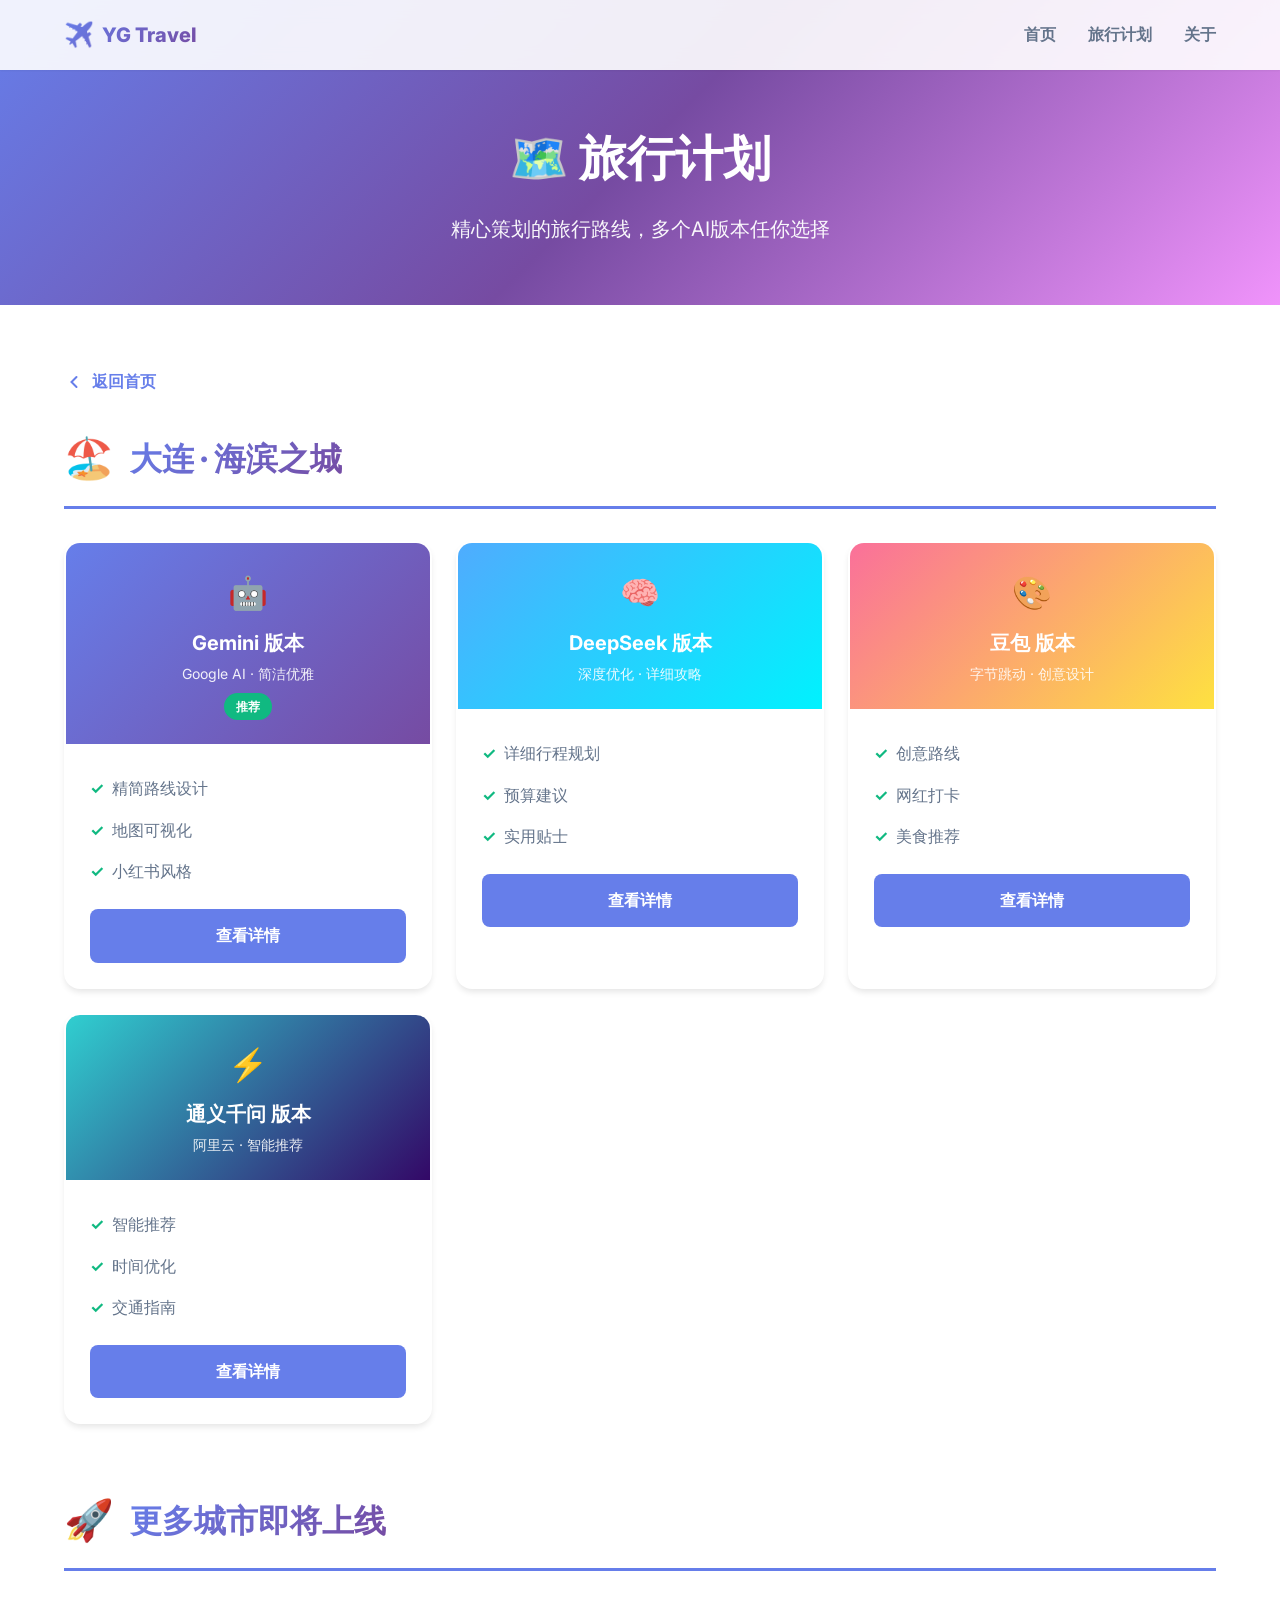
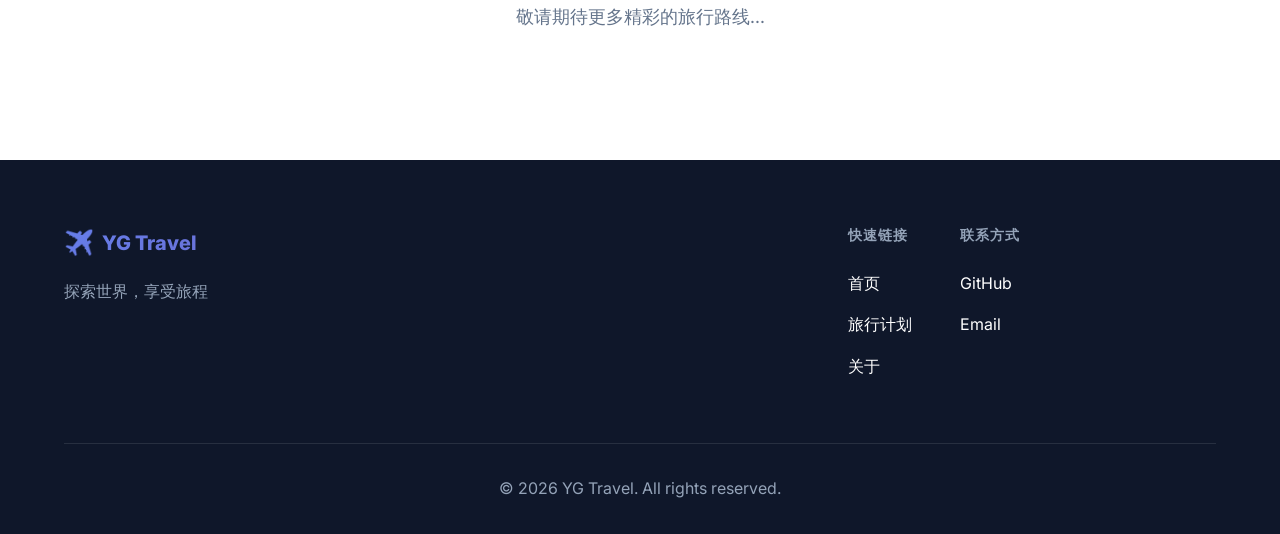
==== trips/index.html @ b073dbd7 "🎉 Initial commit: YG Travel website with Dalian trip plans" ====
<!DOCTYPE html>
<html lang="zh-CN">

<head>
    <meta charset="UTF-8">
    <meta name="viewport" content="width=device-width, initial-scale=1.0">
    <title>旅行计划 - YG Travel</title>
    <link rel="stylesheet" href="../css/style.css">
    <link href="https://fonts.googleapis.com/css2?family=Inter:wght@300;400;600;700;800&display=swap" rel="stylesheet">
    <style>
        .trips-hero {
            padding: 120px 0 60px;
            background: linear-gradient(135deg, #667eea 0%, #764ba2 50%, #f093fb 100%);
            color: white;
            text-align: center;
        }

        .trips-hero h1 {
            font-size: 3rem;
            font-weight: 800;
            margin-bottom: 1rem;
        }

        .trips-hero p {
            font-size: 1.25rem;
            opacity: 0.95;
        }

        .trips-container {
            max-width: 1200px;
            margin: 0 auto;
            padding: 4rem 1.5rem;
        }

        .city-section {
            margin-bottom: 4rem;
        }

        .city-header {
            display: flex;
            align-items: center;
            gap: 1rem;
            margin-bottom: 2rem;
            padding-bottom: 1rem;
            border-bottom: 3px solid #667eea;
        }

        .city-icon {
            font-size: 2.5rem;
        }

        .city-title {
            font-size: 2rem;
            font-weight: 800;
            background: linear-gradient(135deg, #667eea 0%, #764ba2 100%);
            -webkit-background-clip: text;
            -webkit-text-fill-color: transparent;
            background-clip: text;
        }

        .versions-grid {
            display: grid;
            grid-template-columns: repeat(auto-fill, minmax(280px, 1fr));
            gap: 1.5rem;
        }

        .version-card {
            background: white;
            border-radius: 1rem;
            overflow: hidden;
            box-shadow: 0 4px 6px -1px rgba(0, 0, 0, 0.1);
            transition: all 0.3s ease;
            border: 2px solid transparent;
        }

        .version-card:hover {
            transform: translateY(-8px);
            box-shadow: 0 20px 25px -5px rgba(0, 0, 0, 0.1);
            border-color: #667eea;
        }

        .version-header {
            padding: 1.5rem;
            background: linear-gradient(135deg, #f093fb 0%, #f5576c 100%);
            color: white;
            text-align: center;
        }

        .version-header.gemini {
            background: linear-gradient(135deg, #667eea 0%, #764ba2 100%);
        }

        .version-header.deepseek {
            background: linear-gradient(135deg, #4facfe 0%, #00f2fe 100%);
        }

        .version-header.doubao {
            background: linear-gradient(135deg, #fa709a 0%, #fee140 100%);
        }

        .version-header.qwen {
            background: linear-gradient(135deg, #30cfd0 0%, #330867 100%);
        }

        .ai-icon {
            font-size: 2rem;
            margin-bottom: 0.5rem;
        }

        .version-name {
            font-size: 1.25rem;
            font-weight: 700;
            margin-bottom: 0.25rem;
        }

        .version-subtitle {
            font-size: 0.875rem;
            opacity: 0.9;
        }

        .version-body {
            padding: 1.5rem;
        }

        .version-features {
            list-style: none;
            margin-bottom: 1rem;
        }

        .version-features li {
            padding: 0.5rem 0;
            display: flex;
            align-items: center;
            gap: 0.5rem;
            color: #64748b;
        }

        .version-features li::before {
            content: "✓";
            color: #10b981;
            font-weight: bold;
        }

        .view-btn {
            display: block;
            width: 100%;
            padding: 0.875rem;
            background: #667eea;
            color: white;
            text-align: center;
            border-radius: 0.5rem;
            font-weight: 700;
            transition: all 0.3s ease;
        }

        .view-btn:hover {
            background: #4f46e5;
            transform: scale(1.02);
        }

        .recommended-badge {
            display: inline-block;
            background: #10b981;
            color: white;
            padding: 0.25rem 0.75rem;
            border-radius: 1rem;
            font-size: 0.75rem;
            font-weight: 700;
            margin-top: 0.5rem;
        }

        .back-link {
            display: inline-flex;
            align-items: center;
            gap: 0.5rem;
            color: #667eea;
            font-weight: 600;
            margin-bottom: 2rem;
            transition: gap 0.3s ease;
        }

        .back-link:hover {
            gap: 0.75rem;
        }

        @media (max-width: 768px) {
            .trips-hero h1 {
                font-size: 2rem;
            }

            .versions-grid {
                grid-template-columns: 1fr;
            }
        }
    </style>
</head>

<body>
    <!-- Navigation -->
    <nav class="navbar">
        <div class="container nav-container">
            <div class="logo">
                <span class="logo-icon">✈️</span>
                <span class="logo-text">YG Travel</span>
            </div>
            <ul class="nav-menu">
                <li><a href="../index.html" class="nav-link">首页</a></li>
                <li><a href="./index.html" class="nav-link">旅行计划</a></li>
                <li><a href="../index.html#about" class="nav-link">关于</a></li>
            </ul>
        </div>
    </nav>

    <!-- Hero Section -->
    <section class="trips-hero">
        <div class="container">
            <h1>🗺️ 旅行计划</h1>
            <p>精心策划的旅行路线，多个AI版本任你选择</p>
        </div>
    </section>

    <!-- Trips Container -->
    <div class="trips-container">
        <a href="../index.html" class="back-link">
            <svg width="20" height="20" viewBox="0 0 20 20" fill="none">
                <path d="M12.5 15L7.5 10L12.5 5" stroke="currentColor" stroke-width="2" stroke-linecap="round" />
            </svg>
            返回首页
        </a>

        <!-- Dalian Section -->
        <div class="city-section">
            <div class="city-header">
                <span class="city-icon">🏖️</span>
                <h2 class="city-title">大连 · 海滨之城</h2>
            </div>

            <div class="versions-grid">
                <!-- Gemini Version -->
                <div class="version-card">
                    <div class="version-header gemini">
                        <div class="ai-icon">🤖</div>
                        <div class="version-name">Gemini 版本</div>
                        <div class="version-subtitle">Google AI · 简洁优雅</div>
                        <span class="recommended-badge">推荐</span>
                    </div>
                    <div class="version-body">
                        <ul class="version-features">
                            <li>精简路线设计</li>
                            <li>地图可视化</li>
                            <li>小红书风格</li>
                        </ul>
                        <a href="./dalian/dalian_trip_gemini.html" class="view-btn">查看详情</a>
                    </div>
                </div>

                <!-- DeepSeek Version -->
                <div class="version-card">
                    <div class="version-header deepseek">
                        <div class="ai-icon">🧠</div>
                        <div class="version-name">DeepSeek 版本</div>
                        <div class="version-subtitle">深度优化 · 详细攻略</div>
                    </div>
                    <div class="version-body">
                        <ul class="version-features">
                            <li>详细行程规划</li>
                            <li>预算建议</li>
                            <li>实用贴士</li>
                        </ul>
                        <a href="./dalian/dalian_trip_deepeek.html" class="view-btn">查看详情</a>
                    </div>
                </div>

                <!-- Doubao Version -->
                <div class="version-card">
                    <div class="version-header doubao">
                        <div class="ai-icon">🎨</div>
                        <div class="version-name">豆包 版本</div>
                        <div class="version-subtitle">字节跳动 · 创意设计</div>
                    </div>
                    <div class="version-body">
                        <ul class="version-features">
                            <li>创意路线</li>
                            <li>网红打卡</li>
                            <li>美食推荐</li>
                        </ul>
                        <a href="./dalian/dalian_trip_doubao.html" class="view-btn">查看详情</a>
                    </div>
                </div>

                <!-- Qwen Version -->
                <div class="version-card">
                    <div class="version-header qwen">
                        <div class="ai-icon">⚡</div>
                        <div class="version-name">通义千问 版本</div>
                        <div class="version-subtitle">阿里云 · 智能推荐</div>
                    </div>
                    <div class="version-body">
                        <ul class="version-features">
                            <li>智能推荐</li>
                            <li>时间优化</li>
                            <li>交通指南</li>
                        </ul>
                        <a href="./dalian/dalian_trip_qwen.html" class="view-btn">查看详情</a>
                    </div>
                </div>
            </div>
        </div>

        <!-- Coming Soon Section -->
        <div class="city-section">
            <div class="city-header">
                <span class="city-icon">🚀</span>
                <h2 class="city-title">更多城市即将上线</h2>
            </div>
            <p style="text-align: center; color: #64748b; font-size: 1.125rem;">
                敬请期待更多精彩的旅行路线...
            </p>
        </div>
    </div>

    <!-- Footer -->
    <footer class="footer">
        <div class="container">
            <div class="footer-content">
                <div class="footer-brand">
                    <div class="logo">
                        <span class="logo-icon">✈️</span>
                        <span class="logo-text">YG Travel</span>
                    </div>
                    <p class="footer-description">探索世界，享受旅程</p>
                </div>
                <div class="footer-links">
                    <div class="footer-column">
                        <h4>快速链接</h4>
                        <ul>
                            <li><a href="../index.html">首页</a></li>
                            <li><a href="./index.html">旅行计划</a></li>
                            <li><a href="../index.html#about">关于</a></li>
                        </ul>
                    </div>
                    <div class="footer-column">
                        <h4>联系方式</h4>
                        <ul>
                            <li><a href="https://github.com/yibinpro" target="_blank">GitHub</a></li>
                            <li><a href="mailto:contact@example.com">Email</a></li>
                        </ul>
                    </div>
                </div>
            </div>
            <div class="footer-bottom">
                <p>&copy; 2026 YG Travel. All rights reserved.</p>
            </div>
        </div>
    </footer>

    <script src="../js/main.js"></script>
</body>

</html>
---- css/style.css ----
/* ==================== CSS Variables ==================== */
:root {
    /* Colors */
    --primary: #6366f1;
    --primary-dark: #4f46e5;
    --primary-light: #818cf8;
    --secondary: #ec4899;
    --accent: #f59e0b;
    
    --bg-primary: #ffffff;
    --bg-secondary: #f8fafc;
    --bg-dark: #0f172a;
    
    --text-primary: #1e293b;
    --text-secondary: #64748b;
    --text-light: #94a3b8;
    
    --gradient-1: linear-gradient(135deg, #667eea 0%, #764ba2 100%);
    --gradient-2: linear-gradient(135deg, #f093fb 0%, #f5576c 100%);
    --gradient-3: linear-gradient(135deg, #4facfe 0%, #00f2fe 100%);
    --gradient-hero: linear-gradient(135deg, #667eea 0%, #764ba2 50%, #f093fb 100%);
    
    /* Spacing */
    --spacing-xs: 0.5rem;
    --spacing-sm: 1rem;
    --spacing-md: 1.5rem;
    --spacing-lg: 2rem;
    --spacing-xl: 3rem;
    --spacing-2xl: 4rem;
    
    /* Typography */
    --font-primary: 'Inter', -apple-system, BlinkMacSystemFont, 'Segoe UI', sans-serif;
    --font-size-xs: 0.75rem;
    --font-size-sm: 0.875rem;
    --font-size-base: 1rem;
    --font-size-lg: 1.125rem;
    --font-size-xl: 1.25rem;
    --font-size-2xl: 1.5rem;
    --font-size-3xl: 2rem;
    --font-size-4xl: 2.5rem;
    --font-size-5xl: 3rem;
    
    /* Borders */
    --radius-sm: 0.5rem;
    --radius-md: 0.75rem;
    --radius-lg: 1rem;
    --radius-xl: 1.5rem;
    --radius-full: 9999px;
    
    /* Shadows */
    --shadow-sm: 0 1px 2px 0 rgba(0, 0, 0, 0.05);
    --shadow-md: 0 4px 6px -1px rgba(0, 0, 0, 0.1);
    --shadow-lg: 0 10px 15px -3px rgba(0, 0, 0, 0.1);
    --shadow-xl: 0 20px 25px -5px rgba(0, 0, 0, 0.1);
    --shadow-2xl: 0 25px 50px -12px rgba(0, 0, 0, 0.25);
}

/* ==================== Reset & Base ==================== */
* {
    margin: 0;
    padding: 0;
    box-sizing: border-box;
}

html {
    scroll-behavior: smooth;
}

body {
    font-family: var(--font-primary);
    color: var(--text-primary);
    background-color: var(--bg-primary);
    line-height: 1.6;
    overflow-x: hidden;
}

img {
    max-width: 100%;
    height: auto;
}

a {
    text-decoration: none;
    color: inherit;
}

/* ==================== Utilities ==================== */
.container {
    max-width: 1200px;
    margin: 0 auto;
    padding: 0 var(--spacing-md);
}

/* ==================== Navigation ==================== */
.navbar {
    position: fixed;
    top: 0;
    left: 0;
    right: 0;
    z-index: 1000;
    background: rgba(255, 255, 255, 0.9);
    backdrop-filter: blur(10px);
    box-shadow: var(--shadow-sm);
    transition: all 0.3s ease;
}

.nav-container {
    display: flex;
    justify-content: space-between;
    align-items: center;
    padding: var(--spacing-sm) var(--spacing-md);
}

.logo {
    display: flex;
    align-items: center;
    gap: var(--spacing-xs);
    font-size: var(--font-size-xl);
    font-weight: 800;
    background: var(--gradient-1);
    -webkit-background-clip: text;
    -webkit-text-fill-color: transparent;
    background-clip: text;
}

.logo-icon {
    font-size: var(--font-size-2xl);
}

.nav-menu {
    display: flex;
    list-style: none;
    gap: var(--spacing-lg);
}

.nav-link {
    font-weight: 600;
    color: var(--text-secondary);
    transition: color 0.3s ease;
    position: relative;
}

.nav-link:hover {
    color: var(--primary);
}

.nav-link::after {
    content: '';
    position: absolute;
    bottom: -4px;
    left: 0;
    width: 0;
    height: 2px;
    background: var(--gradient-1);
    transition: width 0.3s ease;
}

.nav-link:hover::after {
    width: 100%;
}

/* ==================== Hero Section ==================== */
.hero {
    position: relative;
    min-height: 100vh;
    display: flex;
    align-items: center;
    justify-content: center;
    overflow: hidden;
}

.hero-background {
    position: absolute;
    top: 0;
    left: 0;
    right: 0;
    bottom: 0;
    background: var(--gradient-hero);
    z-index: -1;
}

.gradient-overlay {
    position: absolute;
    top: 0;
    left: 0;
    right: 0;
    bottom: 0;
    background: linear-gradient(180deg, rgba(0,0,0,0.1) 0%, rgba(0,0,0,0.3) 100%);
}

.animated-shapes {
    position: absolute;
    width: 100%;
    height: 100%;
}

.shape {
    position: absolute;
    border-radius: 50%;
    filter: blur(60px);
    opacity: 0.3;
    animation: float 20s infinite ease-in-out;
}

.shape-1 {
    width: 300px;
    height: 300px;
    background: rgba(255, 255, 255, 0.5);
    top: 10%;
    left: 10%;
    animation-delay: 0s;
}

.shape-2 {
    width: 400px;
    height: 400px;
    background: rgba(99, 102, 241, 0.3);
    bottom: 20%;
    right: 10%;
    animation-delay: 5s;
}

.shape-3 {
    width: 250px;
    height: 250px;
    background: rgba(236, 72, 153, 0.3);
    top: 50%;
    left: 50%;
    animation-delay: 10s;
}

@keyframes float {
    0%, 100% {
        transform: translate(0, 0) scale(1);
    }
    33% {
        transform: translate(30px, -30px) scale(1.1);
    }
    66% {
        transform: translate(-20px, 20px) scale(0.9);
    }
}

.hero-content {
    text-align: center;
    color: white;
    z-index: 1;
    padding: var(--spacing-2xl) 0;
}

.hero-title {
    font-size: var(--font-size-5xl);
    font-weight: 800;
    margin-bottom: var(--spacing-md);
    line-height: 1.2;
    display: flex;
    flex-direction: column;
    gap: var(--spacing-xs);
}

.title-line {
    display: block;
    animation: fadeInUp 0.8s ease forwards;
    opacity: 0;
}

.title-line:nth-child(1) {
    animation-delay: 0.2s;
}

.title-line:nth-child(2) {
    animation-delay: 0.4s;
}

.highlight {
    background: linear-gradient(90deg, #fff 0%, #f0abfc 100%);
    -webkit-background-clip: text;
    -webkit-text-fill-color: transparent;
    background-clip: text;
}

@keyframes fadeInUp {
    from {
        opacity: 0;
        transform: translateY(30px);
    }
    to {
        opacity: 1;
        transform: translateY(0);
    }
}

.hero-subtitle {
    font-size: var(--font-size-xl);
    margin-bottom: var(--spacing-xl);
    opacity: 0.95;
    animation: fadeInUp 0.8s ease 0.6s forwards;
    opacity: 0;
}

.hero-buttons {
    display: flex;
    gap: var(--spacing-md);
    justify-content: center;
    flex-wrap: wrap;
    animation: fadeInUp 0.8s ease 0.8s forwards;
    opacity: 0;
}

.btn {
    display: inline-flex;
    align-items: center;
    gap: var(--spacing-xs);
    padding: 1rem 2rem;
    border-radius: var(--radius-full);
    font-weight: 700;
    font-size: var(--font-size-lg);
    transition: all 0.3s ease;
    cursor: pointer;
}

.btn-primary {
    background: white;
    color: var(--primary);
    box-shadow: var(--shadow-xl);
}

.btn-primary:hover {
    transform: translateY(-2px);
    box-shadow: var(--shadow-2xl);
}

.btn-secondary {
    background: rgba(255, 255, 255, 0.2);
    color: white;
    backdrop-filter: blur(10px);
    border: 2px solid rgba(255, 255, 255, 0.3);
}

.btn-secondary:hover {
    background: rgba(255, 255, 255, 0.3);
    border-color: rgba(255, 255, 255, 0.5);
}

.btn-icon {
    transition: transform 0.3s ease;
}

.btn:hover .btn-icon {
    transform: translateX(4px);
}

.scroll-indicator {
    position: absolute;
    bottom: var(--spacing-xl);
    left: 50%;
    transform: translateX(-50%);
    display: flex;
    flex-direction: column;
    align-items: center;
    gap: var(--spacing-xs);
    color: white;
    font-size: var(--font-size-sm);
    animation: bounce 2s infinite;
}

@keyframes bounce {
    0%, 100% {
        transform: translateX(-50%) translateY(0);
    }
    50% {
        transform: translateX(-50%) translateY(-10px);
    }
}

.mouse {
    width: 24px;
    height: 36px;
    border: 2px solid white;
    border-radius: 12px;
    position: relative;
}

.wheel {
    width: 4px;
    height: 8px;
    background: white;
    border-radius: 2px;
    position: absolute;
    top: 8px;
    left: 50%;
    transform: translateX(-50%);
    animation: scroll 2s infinite;
}

@keyframes scroll {
    0% {
        opacity: 1;
        top: 8px;
    }
    100% {
        opacity: 0;
        top: 20px;
    }
}

/* ==================== Trips Section ==================== */
.trips-section {
    padding: var(--spacing-2xl) 0;
    background: var(--bg-secondary);
}

.section-header {
    text-align: center;
    margin-bottom: var(--spacing-xl);
}

.section-title {
    font-size: var(--font-size-4xl);
    font-weight: 800;
    margin-bottom: var(--spacing-sm);
    background: var(--gradient-1);
    -webkit-background-clip: text;
    -webkit-text-fill-color: transparent;
    background-clip: text;
}

.section-subtitle {
    font-size: var(--font-size-lg);
    color: var(--text-secondary);
}

.trips-grid {
    display: grid;
    grid-template-columns: repeat(auto-fit, minmax(300px, 1fr));
    gap: var(--spacing-lg);
}

.trip-card {
    background: white;
    border-radius: var(--radius-xl);
    overflow: hidden;
    box-shadow: var(--shadow-md);
    transition: all 0.3s ease;
    cursor: pointer;
}

.trip-card:hover {
    transform: translateY(-8px);
    box-shadow: var(--shadow-2xl);
}

.trip-card-image {
    position: relative;
    height: 240px;
    background: var(--gradient-2);
    overflow: hidden;
}

.trip-badge {
    position: absolute;
    top: var(--spacing-md);
    right: var(--spacing-md);
    background: var(--secondary);
    color: white;
    padding: 0.5rem 1rem;
    border-radius: var(--radius-full);
    font-size: var(--font-size-sm);
    font-weight: 700;
    z-index: 2;
}

.trip-overlay {
    position: absolute;
    top: 0;
    left: 0;
    right: 0;
    bottom: 0;
    background: linear-gradient(180deg, rgba(0,0,0,0) 0%, rgba(0,0,0,0.3) 100%);
}

.trip-card-content {
    padding: var(--spacing-lg);
}

.trip-meta {
    display: flex;
    gap: var(--spacing-md);
    margin-bottom: var(--spacing-sm);
    font-size: var(--font-size-sm);
    color: var(--text-secondary);
}

.trip-duration {
    display: flex;
    align-items: center;
    gap: 4px;
}

.trip-type {
    padding: 4px 8px;
    background: var(--bg-secondary);
    border-radius: var(--radius-sm);
}

.trip-title {
    font-size: var(--font-size-2xl);
    font-weight: 800;
    margin-bottom: var(--spacing-sm);
}

.trip-description {
    color: var(--text-secondary);
    margin-bottom: var(--spacing-md);
    line-height: 1.6;
}

.trip-highlights {
    display: flex;
    flex-wrap: wrap;
    gap: var(--spacing-xs);
    margin-bottom: var(--spacing-md);
}

.highlight-tag {
    padding: 6px 12px;
    background: var(--bg-secondary);
    border-radius: var(--radius-full);
    font-size: var(--font-size-sm);
}

.trip-link {
    display: inline-flex;
    align-items: center;
    gap: var(--spacing-xs);
    color: var(--primary);
    font-weight: 700;
    transition: gap 0.3s ease;
}

.trip-link:hover {
    gap: var(--spacing-sm);
}

.coming-soon {
    opacity: 0.7;
}

.coming-soon:hover {
    transform: none;
}

.coming-soon-icon {
    font-size: var(--font-size-4xl);
    text-align: center;
    margin: var(--spacing-md) 0;
}

/* ==================== About Section ==================== */
.about-section {
    padding: var(--spacing-2xl) 0;
}

.about-content {
    display: grid;
    grid-template-columns: 1fr 1fr;
    gap: var(--spacing-xl);
    align-items: center;
}

.about-paragraph {
    font-size: var(--font-size-lg);
    color: var(--text-secondary);
    margin-bottom: var(--spacing-md);
    line-height: 1.8;
}

.about-features {
    display: flex;
    flex-direction: column;
    gap: var(--spacing-md);
    margin-top: var(--spacing-xl);
}

.feature-item {
    display: flex;
    gap: var(--spacing-md);
    padding: var(--spacing-md);
    background: var(--bg-secondary);
    border-radius: var(--radius-lg);
    transition: all 0.3s ease;
}

.feature-item:hover {
    background: white;
    box-shadow: var(--shadow-md);
}

.feature-icon {
    font-size: var(--font-size-3xl);
    width: 60px;
    height: 60px;
    display: flex;
    align-items: center;
    justify-content: center;
    background: white;
    border-radius: var(--radius-md);
}

.feature-text h4 {
    font-size: var(--font-size-lg);
    margin-bottom: 4px;
}

.feature-text p {
    color: var(--text-secondary);
    font-size: var(--font-size-sm);
}

.about-image {
    display: flex;
    justify-content: center;
    align-items: center;
}

.image-placeholder {
    width: 100%;
    height: 400px;
    background: var(--gradient-3);
    border-radius: var(--radius-xl);
    display: flex;
    align-items: center;
    justify-content: center;
    box-shadow: var(--shadow-xl);
}

.placeholder-icon {
    font-size: 120px;
}

/* ==================== Footer ==================== */
.footer {
    background: var(--bg-dark);
    color: white;
    padding: var(--spacing-2xl) 0 var(--spacing-lg);
}

.footer-content {
    display: grid;
    grid-template-columns: 2fr 1fr;
    gap: var(--spacing-xl);
    margin-bottom: var(--spacing-xl);
}

.footer-description {
    color: var(--text-light);
    margin-top: var(--spacing-sm);
}

.footer-links {
    display: flex;
    gap: var(--spacing-xl);
}

.footer-column h4 {
    font-size: var(--font-size-sm);
    text-transform: uppercase;
    letter-spacing: 1px;
    margin-bottom: var(--spacing-md);
    color: var(--text-light);
}

.footer-column ul {
    list-style: none;
}

.footer-column li {
    margin-bottom: var(--spacing-sm);
}

.footer-column a {
    color: white;
    transition: color 0.3s ease;
}

.footer-column a:hover {
    color: var(--primary-light);
}

.footer-bottom {
    text-align: center;
    padding-top: var(--spacing-lg);
    border-top: 1px solid rgba(255, 255, 255, 0.1);
    color: var(--text-light);
}

/* ==================== Responsive Design ==================== */
@media (max-width: 768px) {
    .hero-title {
        font-size: var(--font-size-4xl);
    }
    
    .hero-subtitle {
        font-size: var(--font-size-base);
    }
    
    .section-title {
        font-size: var(--font-size-3xl);
    }
    
    .about-content {
        grid-template-columns: 1fr;
    }
    
    .footer-content {
        grid-template-columns: 1fr;
    }
    
    .nav-menu {
        gap: var(--spacing-md);
    }
    
    .nav-link {
        font-size: var(--font-size-sm);
    }
}

@media (max-width: 480px) {
    .hero-title {
        font-size: var(--font-size-3xl);
    }
    
    .hero-buttons {
        flex-direction: column;
        width: 100%;
    }
    
    .btn {
        width: 100%;
        justify-content: center;
    }
    
    .trips-grid {
        grid-template-columns: 1fr;
    }
}
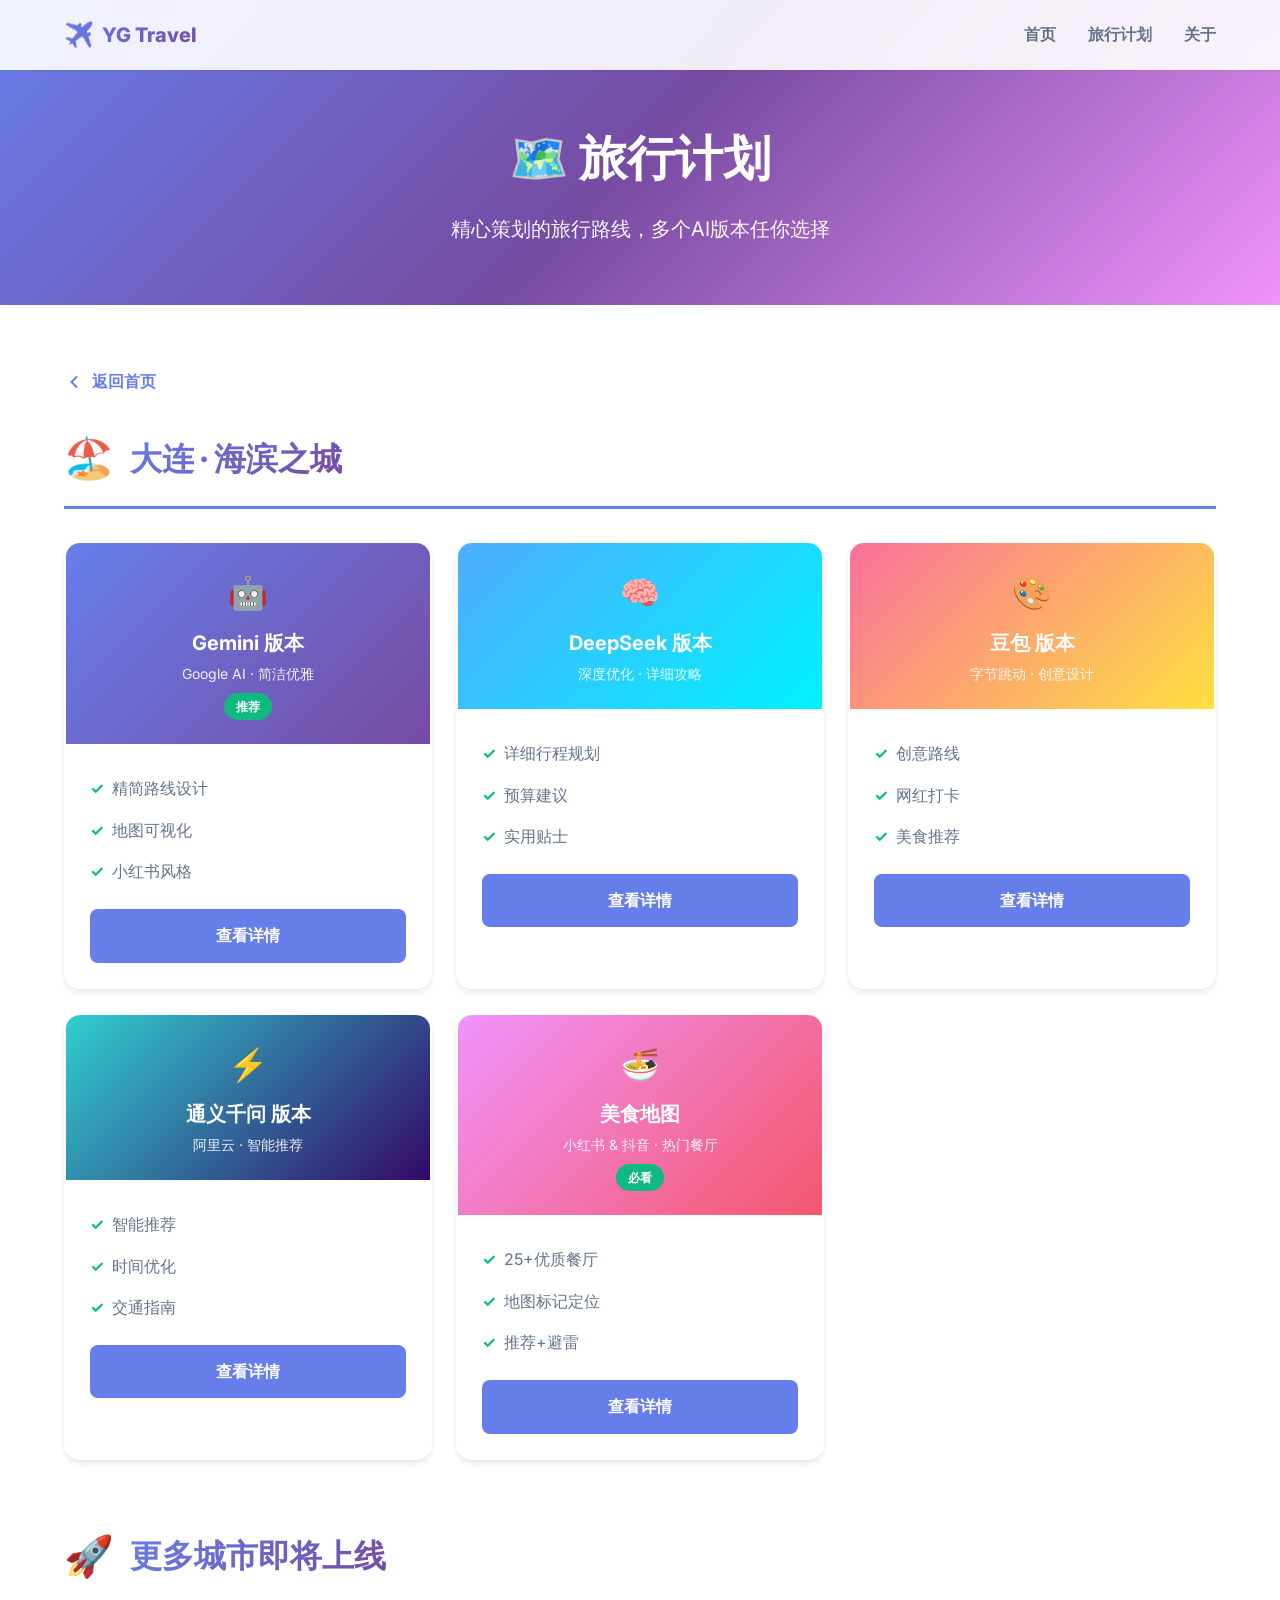
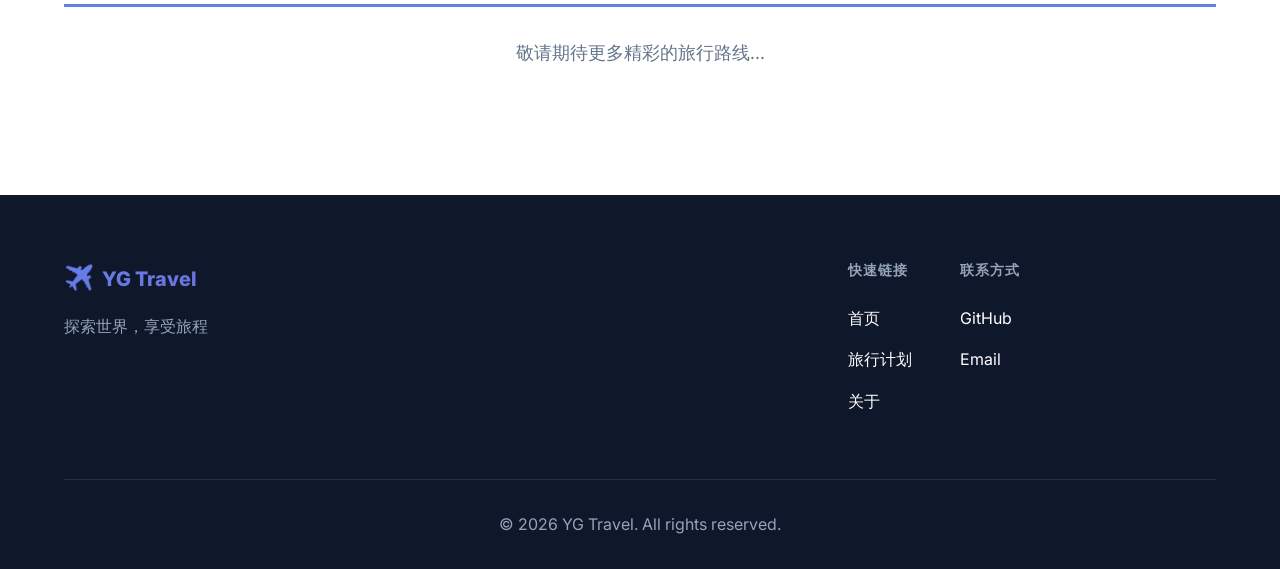
==== commit 3bb97f7d: "feat: 添加大连美食地图专题页面 - 新增美食专题页面，包含25家精选餐厅 - 分类：海鲜(12家)、日料(6家)、东北菜(7家) - 基于小红书和抖音热门推荐 - 每家餐厅包含推荐理由、避雷提示" ====
--- a/trips/index.html
+++ b/trips/index.html
@@ -304,6 +304,24 @@
                         <a href="./dalian/dalian_trip_qwen.html" class="view-btn">查看详情</a>
                     </div>
                 </div>
+
+                <!-- Food Guide Card -->
+                <div class="version-card">
+                    <div class="version-header" style="background: linear-gradient(135deg, #f093fb 0%, #f5576c 100%);">
+                        <div class="ai-icon">🍜</div>
+                        <div class="version-name">美食地图</div>
+                        <div class="version-subtitle">小红书 & 抖音 · 热门餐厅</div>
+                        <span class="recommended-badge">必看</span>
+                    </div>
+                    <div class="version-body">
+                        <ul class="version-features">
+                            <li>25+优质餐厅</li>
+                            <li>地图标记定位</li>
+                            <li>推荐+避雷</li>
+                        </ul>
+                        <a href="./dalian/food.html" class="view-btn">查看详情</a>
+                    </div>
+                </div>
             </div>
         </div>
 
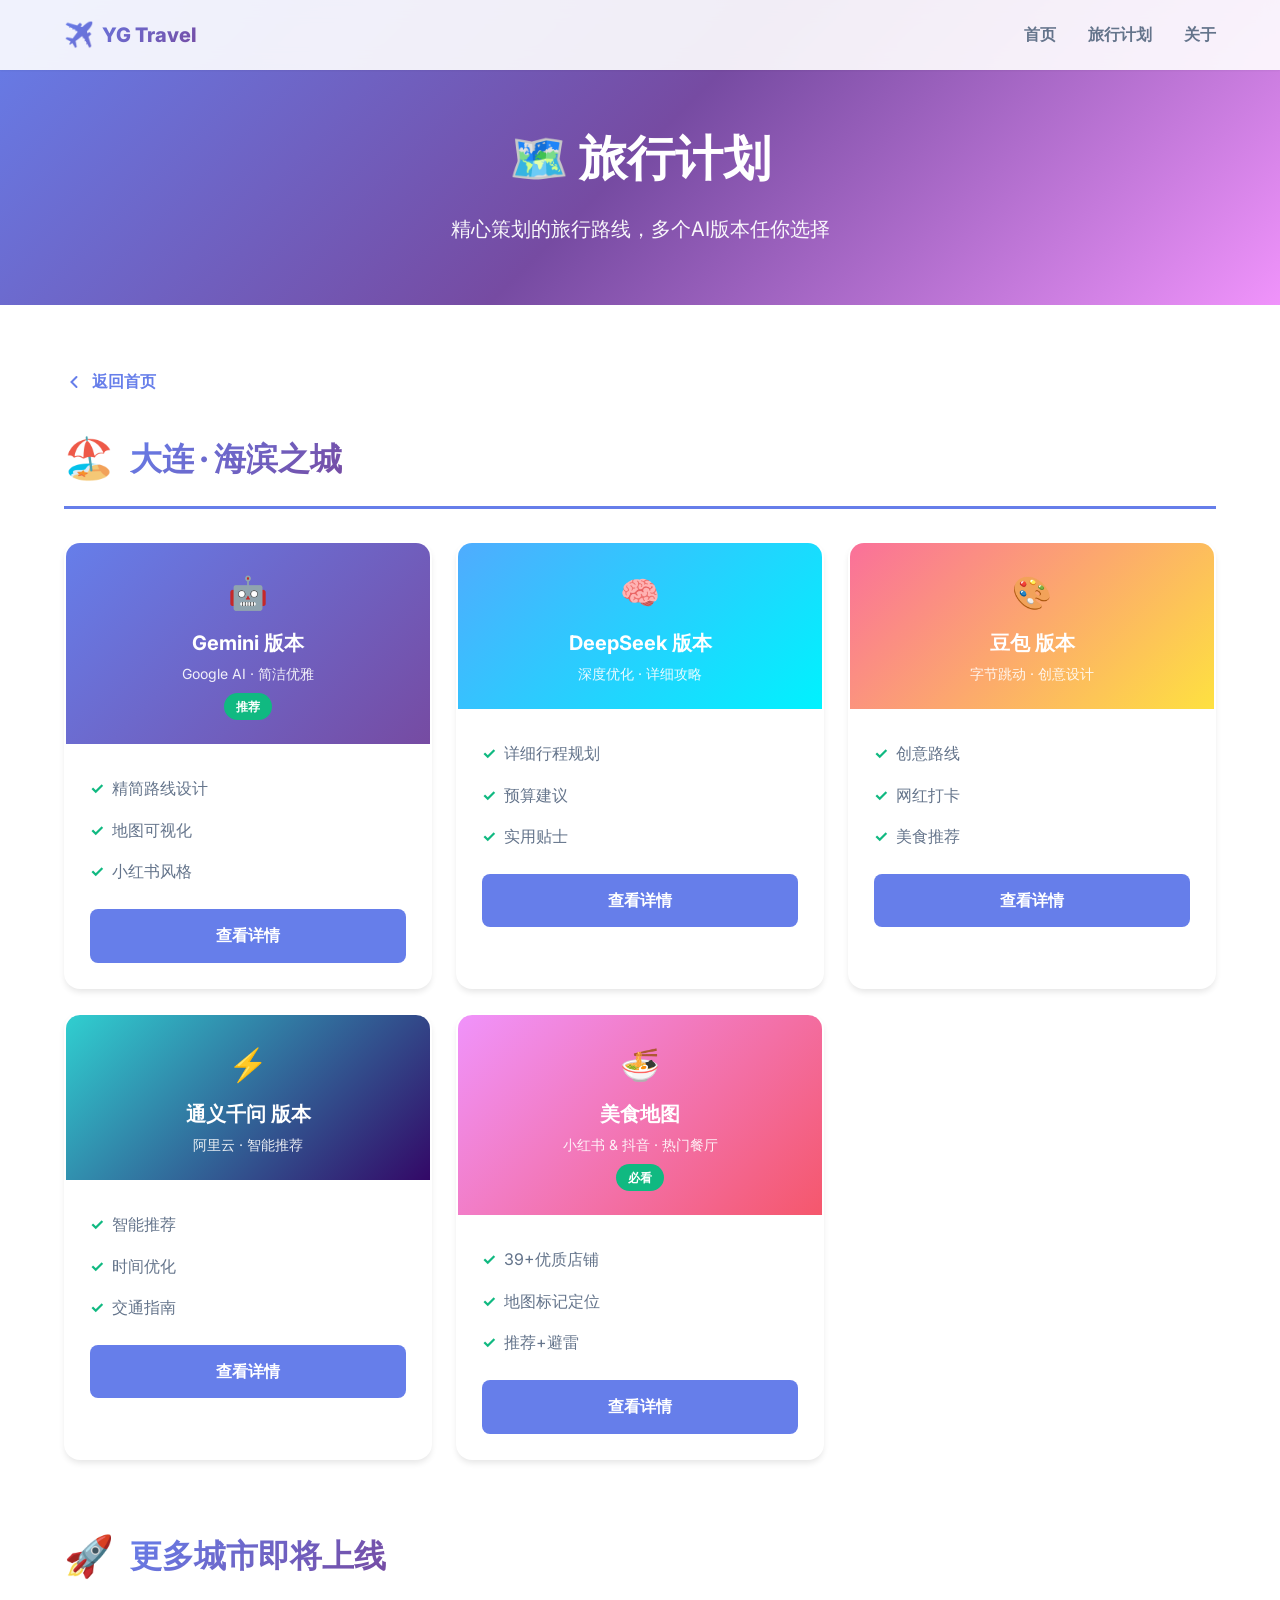
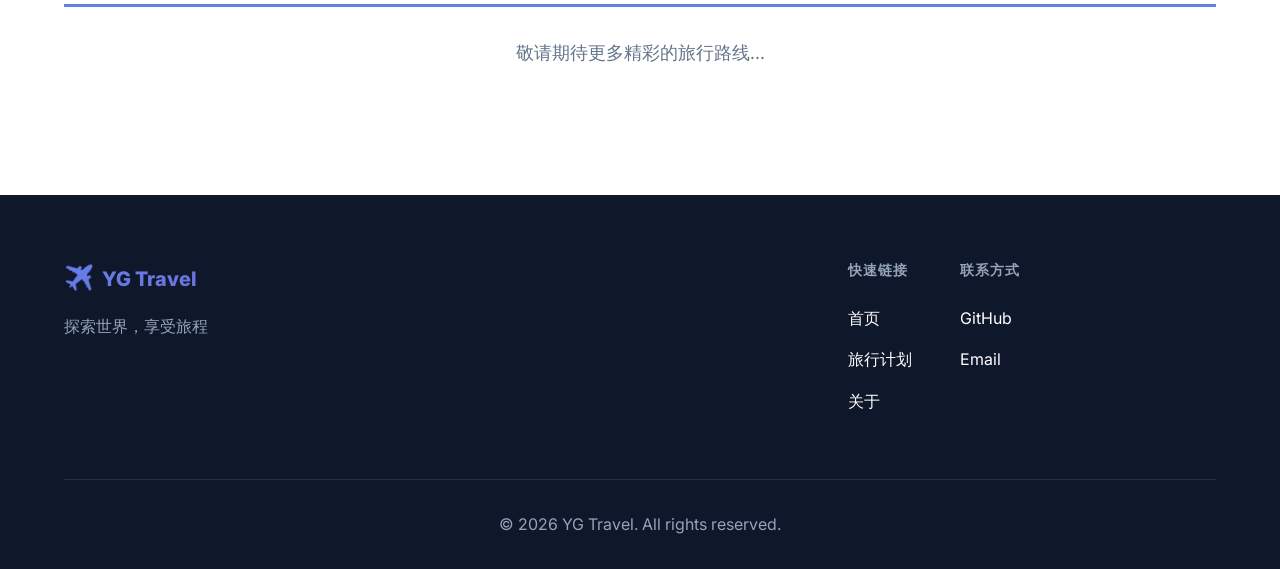
==== commit 8fcb284a: "feat: 扩充美食地图 - 新增日料和咖啡厅分类 - 新增6家豆包推荐的优质日料店（日料从6家增至12家） - 新增8家网红咖啡厅（C27空间、胡萝卜咖啡等） - 总计39家优质店铺（12海鲜+12" ====
--- a/trips/index.html
+++ b/trips/index.html
@@ -315,7 +315,7 @@
                     </div>
                     <div class="version-body">
                         <ul class="version-features">
-                            <li>25+优质餐厅</li>
+                            <li>39+优质店铺</li>
                             <li>地图标记定位</li>
                             <li>推荐+避雷</li>
                         </ul>
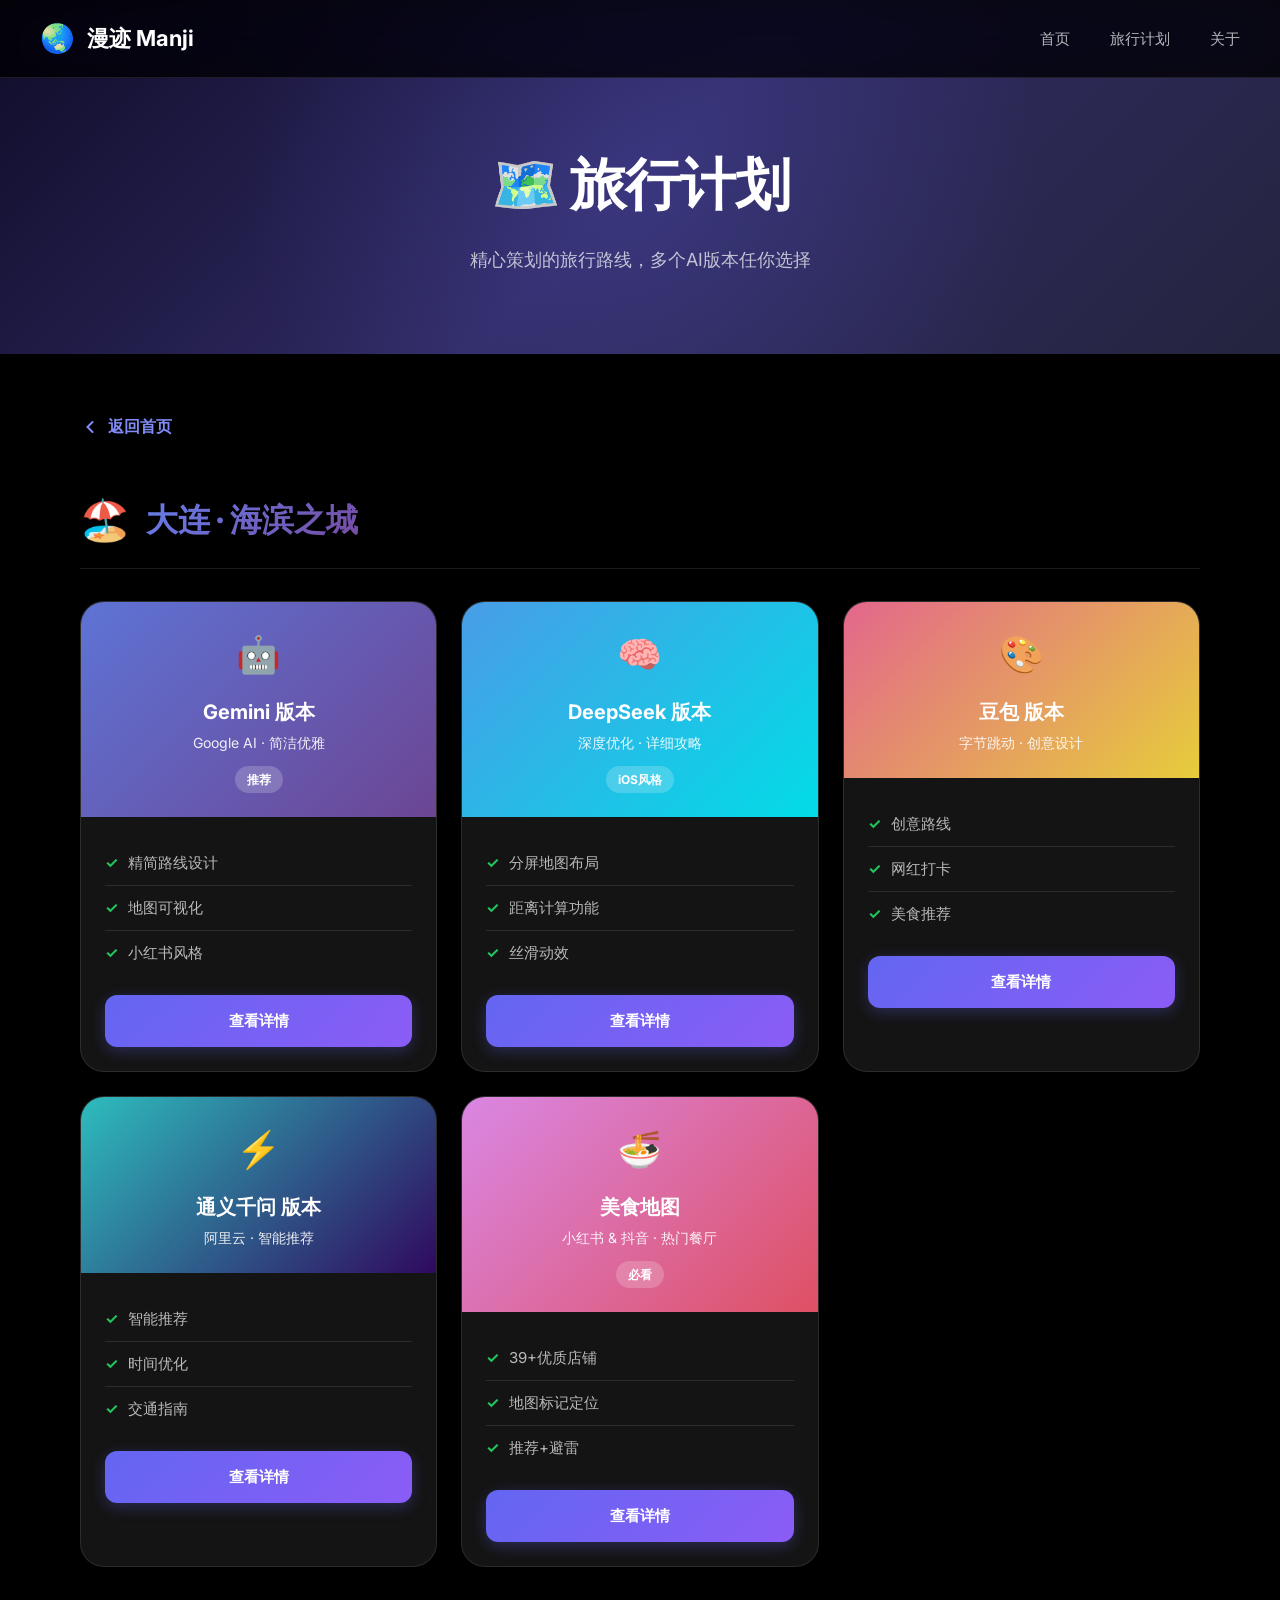
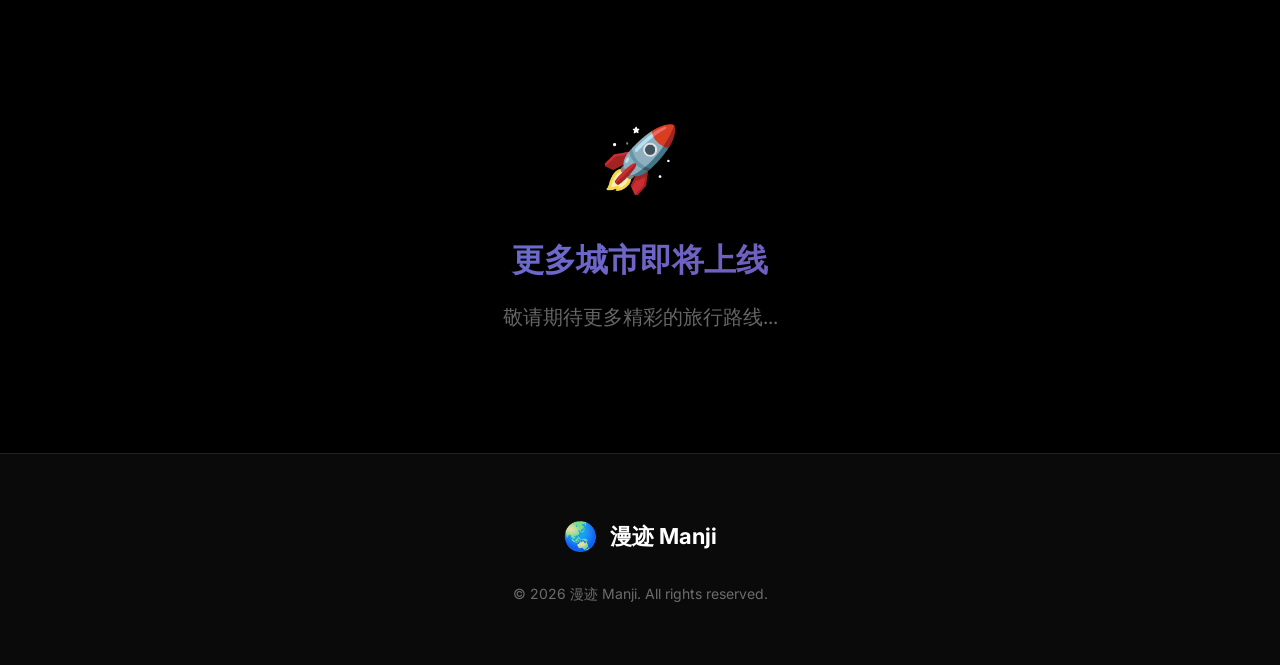
==== commit 582c0a97: "Update UI" ====
--- a/trips/index.html
+++ b/trips/index.html
@@ -3,54 +3,164 @@
 
 <head>
     <meta charset="UTF-8">
-    <meta name="viewport" content="width=device-width, initial-scale=1.0">
-    <title>旅行计划 - YG Travel</title>
-    <link rel="stylesheet" href="../css/style.css">
-    <link href="https://fonts.googleapis.com/css2?family=Inter:wght@300;400;600;700;800&display=swap" rel="stylesheet">
+    <meta name="viewport" content="width=device-width, initial-scale=1.0, viewport-fit=cover">
+    <title>旅行计划 - 漫迹 Manji</title>
+    <link href="https://fonts.googleapis.com/css2?family=Inter:wght@300;400;500;600;700;800&display=swap"
+        rel="stylesheet">
     <style>
+        :root {
+            --primary: #6366f1;
+            --primary-light: #818cf8;
+            --bg-primary: #000000;
+            --bg-secondary: #0a0a0a;
+            --text-primary: #ffffff;
+            --text-secondary: rgba(255, 255, 255, 0.7);
+            --text-tertiary: rgba(255, 255, 255, 0.4);
+            --glass: rgba(255, 255, 255, 0.08);
+            --glass-border: rgba(255, 255, 255, 0.1);
+        }
+
+        * {
+            margin: 0;
+            padding: 0;
+            box-sizing: border-box;
+        }
+
+        body {
+            font-family: 'Inter', -apple-system, BlinkMacSystemFont, 'SF Pro Display', sans-serif;
+            background: var(--bg-primary);
+            color: var(--text-primary);
+            line-height: 1.6;
+            -webkit-font-smoothing: antialiased;
+        }
+
+        a {
+            text-decoration: none;
+            color: inherit;
+        }
+
+        /* Navbar */
+        .navbar {
+            position: fixed;
+            top: 0;
+            left: 0;
+            right: 0;
+            z-index: 1000;
+            background: rgba(0, 0, 0, 0.8);
+            backdrop-filter: saturate(180%) blur(20px);
+            -webkit-backdrop-filter: saturate(180%) blur(20px);
+            border-bottom: 1px solid var(--glass-border);
+            padding: 16px 40px;
+        }
+
+        .nav-container {
+            max-width: 1400px;
+            margin: 0 auto;
+            display: flex;
+            justify-content: space-between;
+            align-items: center;
+        }
+
+        .logo {
+            display: flex;
+            align-items: center;
+            gap: 12px;
+            font-size: 22px;
+            font-weight: 700;
+        }
+
+        .logo-icon {
+            font-size: 28px;
+        }
+
+        .nav-menu {
+            display: flex;
+            list-style: none;
+            gap: 40px;
+        }
+
+        .nav-link {
+            color: var(--text-secondary);
+            font-weight: 500;
+            font-size: 15px;
+            transition: color 0.3s ease;
+        }
+
+        .nav-link:hover {
+            color: var(--text-primary);
+        }
+
+        /* Hero */
         .trips-hero {
-            padding: 120px 0 60px;
-            background: linear-gradient(135deg, #667eea 0%, #764ba2 50%, #f093fb 100%);
-            color: white;
+            padding: 140px 40px 80px;
+            background: linear-gradient(135deg, #0f0c29 0%, #302b63 50%, #24243e 100%);
             text-align: center;
+            position: relative;
+            overflow: hidden;
+        }
+
+        .trips-hero::before {
+            content: '';
+            position: absolute;
+            inset: 0;
+            background: radial-gradient(circle at 50% 50%, rgba(99, 102, 241, 0.2) 0%, transparent 60%);
         }
 
         .trips-hero h1 {
-            font-size: 3rem;
+            font-size: clamp(36px, 6vw, 56px);
             font-weight: 800;
-            margin-bottom: 1rem;
+            letter-spacing: -1px;
+            margin-bottom: 16px;
+            position: relative;
         }
 
         .trips-hero p {
-            font-size: 1.25rem;
-            opacity: 0.95;
-        }
-
+            font-size: 18px;
+            color: var(--text-secondary);
+            position: relative;
+        }
+
+        /* Container */
         .trips-container {
             max-width: 1200px;
             margin: 0 auto;
-            padding: 4rem 1.5rem;
-        }
-
+            padding: 60px 40px;
+        }
+
+        .back-link {
+            display: inline-flex;
+            align-items: center;
+            gap: 8px;
+            color: var(--primary-light);
+            font-weight: 600;
+            margin-bottom: 48px;
+            transition: gap 0.3s ease;
+        }
+
+        .back-link:hover {
+            gap: 12px;
+        }
+
+        /* City Section */
         .city-section {
-            margin-bottom: 4rem;
+            margin-bottom: 80px;
         }
 
         .city-header {
             display: flex;
             align-items: center;
-            gap: 1rem;
-            margin-bottom: 2rem;
-            padding-bottom: 1rem;
-            border-bottom: 3px solid #667eea;
+            gap: 16px;
+            margin-bottom: 32px;
+            padding-bottom: 16px;
+            border-bottom: 1px solid var(--glass-border);
         }
 
         .city-icon {
-            font-size: 2.5rem;
+            font-size: 40px;
         }
 
         .city-title {
-            font-size: 2rem;
+            font-size: 32px;
             font-weight: 800;
             background: linear-gradient(135deg, #667eea 0%, #764ba2 100%);
             -webkit-background-clip: text;
@@ -58,134 +168,190 @@
             background-clip: text;
         }
 
+        /* Version Grid */
         .versions-grid {
             display: grid;
-            grid-template-columns: repeat(auto-fill, minmax(280px, 1fr));
-            gap: 1.5rem;
+            grid-template-columns: repeat(auto-fill, minmax(300px, 1fr));
+            gap: 24px;
         }
 
         .version-card {
-            background: white;
-            border-radius: 1rem;
+            background: var(--glass);
+            border: 1px solid var(--glass-border);
+            border-radius: 24px;
             overflow: hidden;
-            box-shadow: 0 4px 6px -1px rgba(0, 0, 0, 0.1);
-            transition: all 0.3s ease;
-            border: 2px solid transparent;
+            transition: all 0.4s cubic-bezier(0.175, 0.885, 0.32, 1.275);
         }
 
         .version-card:hover {
             transform: translateY(-8px);
-            box-shadow: 0 20px 25px -5px rgba(0, 0, 0, 0.1);
-            border-color: #667eea;
+            border-color: rgba(99, 102, 241, 0.4);
+            box-shadow: 0 20px 40px rgba(0, 0, 0, 0.3),
+                0 0 60px rgba(99, 102, 241, 0.1);
         }
 
         .version-header {
-            padding: 1.5rem;
+            padding: 24px;
+            text-align: center;
+            position: relative;
+            overflow: hidden;
+        }
+
+        .version-header::before {
+            content: '';
+            position: absolute;
+            inset: 0;
+            opacity: 0.9;
+        }
+
+        .version-header.gemini::before {
+            background: linear-gradient(135deg, #667eea 0%, #764ba2 100%);
+        }
+
+        .version-header.deepseek::before {
+            background: linear-gradient(135deg, #4facfe 0%, #00f2fe 100%);
+        }
+
+        .version-header.doubao::before {
+            background: linear-gradient(135deg, #fa709a 0%, #fee140 100%);
+        }
+
+        .version-header.qwen::before {
+            background: linear-gradient(135deg, #30cfd0 0%, #330867 100%);
+        }
+
+        .version-header.food::before {
             background: linear-gradient(135deg, #f093fb 0%, #f5576c 100%);
+        }
+
+        .ai-icon {
+            font-size: 36px;
+            margin-bottom: 12px;
+            position: relative;
+        }
+
+        .version-name {
+            font-size: 20px;
+            font-weight: 700;
+            margin-bottom: 4px;
+            position: relative;
+        }
+
+        .version-subtitle {
+            font-size: 14px;
+            opacity: 0.9;
+            position: relative;
+        }
+
+        .recommended-badge {
+            display: inline-block;
+            background: rgba(255, 255, 255, 0.2);
+            backdrop-filter: blur(10px);
             color: white;
-            text-align: center;
-        }
-
-        .version-header.gemini {
-            background: linear-gradient(135deg, #667eea 0%, #764ba2 100%);
-        }
-
-        .version-header.deepseek {
-            background: linear-gradient(135deg, #4facfe 0%, #00f2fe 100%);
-        }
-
-        .version-header.doubao {
-            background: linear-gradient(135deg, #fa709a 0%, #fee140 100%);
-        }
-
-        .version-header.qwen {
-            background: linear-gradient(135deg, #30cfd0 0%, #330867 100%);
-        }
-
-        .ai-icon {
-            font-size: 2rem;
-            margin-bottom: 0.5rem;
-        }
-
-        .version-name {
-            font-size: 1.25rem;
+            padding: 4px 12px;
+            border-radius: 100px;
+            font-size: 12px;
             font-weight: 700;
-            margin-bottom: 0.25rem;
-        }
-
-        .version-subtitle {
-            font-size: 0.875rem;
-            opacity: 0.9;
+            margin-top: 12px;
+            position: relative;
         }
 
         .version-body {
-            padding: 1.5rem;
+            padding: 24px;
         }
 
         .version-features {
             list-style: none;
-            margin-bottom: 1rem;
+            margin-bottom: 20px;
         }
 
         .version-features li {
-            padding: 0.5rem 0;
+            padding: 10px 0;
             display: flex;
             align-items: center;
-            gap: 0.5rem;
-            color: #64748b;
+            gap: 10px;
+            color: var(--text-secondary);
+            font-size: 15px;
+            border-bottom: 1px solid var(--glass-border);
+        }
+
+        .version-features li:last-child {
+            border-bottom: none;
         }
 
         .version-features li::before {
             content: "✓";
-            color: #10b981;
+            color: #22c55e;
             font-weight: bold;
         }
 
         .view-btn {
             display: block;
             width: 100%;
-            padding: 0.875rem;
-            background: #667eea;
+            padding: 14px;
+            background: linear-gradient(135deg, #6366f1 0%, #8b5cf6 100%);
             color: white;
             text-align: center;
-            border-radius: 0.5rem;
+            border-radius: 12px;
             font-weight: 700;
+            font-size: 15px;
             transition: all 0.3s ease;
+            box-shadow: 0 4px 15px rgba(99, 102, 241, 0.3);
         }
 
         .view-btn:hover {
-            background: #4f46e5;
             transform: scale(1.02);
-        }
-
-        .recommended-badge {
-            display: inline-block;
-            background: #10b981;
-            color: white;
-            padding: 0.25rem 0.75rem;
-            border-radius: 1rem;
-            font-size: 0.75rem;
-            font-weight: 700;
-            margin-top: 0.5rem;
-        }
-
-        .back-link {
-            display: inline-flex;
-            align-items: center;
-            gap: 0.5rem;
-            color: #667eea;
-            font-weight: 600;
-            margin-bottom: 2rem;
-            transition: gap 0.3s ease;
-        }
-
-        .back-link:hover {
-            gap: 0.75rem;
+            box-shadow: 0 6px 20px rgba(99, 102, 241, 0.4);
+        }
+
+        /* Coming Soon */
+        .coming-soon-section {
+            text-align: center;
+            padding: 60px 0;
+        }
+
+        .coming-soon-icon {
+            font-size: 64px;
+            margin-bottom: 24px;
+        }
+
+        .coming-soon-text {
+            font-size: 20px;
+            color: var(--text-tertiary);
+        }
+
+        /* Footer */
+        .footer {
+            padding: 60px 40px;
+            background: var(--bg-secondary);
+            border-top: 1px solid var(--glass-border);
+            text-align: center;
+        }
+
+        .footer-brand {
+            margin-bottom: 24px;
+        }
+
+        .footer p {
+            color: var(--text-tertiary);
+            font-size: 14px;
         }
 
         @media (max-width: 768px) {
-            .trips-hero h1 {
-                font-size: 2rem;
+            .navbar {
+                padding: 12px 20px;
+            }
+
+            .nav-menu {
+                display: none;
+            }
+
+            .trips-hero {
+                padding: 120px 24px 60px;
+            }
+
+            .trips-container {
+                padding: 40px 20px;
             }
 
             .versions-grid {
@@ -198,11 +364,11 @@
 <body>
     <!-- Navigation -->
     <nav class="navbar">
-        <div class="container nav-container">
-            <div class="logo">
-                <span class="logo-icon">✈️</span>
-                <span class="logo-text">YG Travel</span>
-            </div>
+        <div class="nav-container">
+            <a href="../index.html" class="logo">
+                <span class="logo-icon">🌏</span>
+                <span>漫迹 Manji</span>
+            </a>
             <ul class="nav-menu">
                 <li><a href="../index.html" class="nav-link">首页</a></li>
                 <li><a href="./index.html" class="nav-link">旅行计划</a></li>
@@ -213,10 +379,8 @@
 
     <!-- Hero Section -->
     <section class="trips-hero">
-        <div class="container">
-            <h1>🗺️ 旅行计划</h1>
-            <p>精心策划的旅行路线，多个AI版本任你选择</p>
-        </div>
+        <h1>🗺️ 旅行计划</h1>
+        <p>精心策划的旅行路线，多个AI版本任你选择</p>
     </section>
 
     <!-- Trips Container -->
@@ -260,12 +424,13 @@
                         <div class="ai-icon">🧠</div>
                         <div class="version-name">DeepSeek 版本</div>
                         <div class="version-subtitle">深度优化 · 详细攻略</div>
+                        <span class="recommended-badge">iOS风格</span>
                     </div>
                     <div class="version-body">
                         <ul class="version-features">
-                            <li>详细行程规划</li>
-                            <li>预算建议</li>
-                            <li>实用贴士</li>
+                            <li>分屏地图布局</li>
+                            <li>距离计算功能</li>
+                            <li>丝滑动效</li>
                         </ul>
                         <a href="./dalian/dalian_trip_deepeek.html" class="view-btn">查看详情</a>
                     </div>
@@ -307,7 +472,7 @@
 
                 <!-- Food Guide Card -->
                 <div class="version-card">
-                    <div class="version-header" style="background: linear-gradient(135deg, #f093fb 0%, #f5576c 100%);">
+                    <div class="version-header food">
                         <div class="ai-icon">🍜</div>
                         <div class="version-name">美食地图</div>
                         <div class="version-subtitle">小红书 & 抖音 · 热门餐厅</div>
@@ -326,53 +491,23 @@
         </div>
 
         <!-- Coming Soon Section -->
-        <div class="city-section">
-            <div class="city-header">
-                <span class="city-icon">🚀</span>
-                <h2 class="city-title">更多城市即将上线</h2>
-            </div>
-            <p style="text-align: center; color: #64748b; font-size: 1.125rem;">
-                敬请期待更多精彩的旅行路线...
-            </p>
+        <div class="coming-soon-section">
+            <div class="coming-soon-icon">🚀</div>
+            <h2 class="city-title" style="text-align: center; margin-bottom: 16px;">更多城市即将上线</h2>
+            <p class="coming-soon-text">敬请期待更多精彩的旅行路线...</p>
         </div>
     </div>
 
     <!-- Footer -->
     <footer class="footer">
-        <div class="container">
-            <div class="footer-content">
-                <div class="footer-brand">
-                    <div class="logo">
-                        <span class="logo-icon">✈️</span>
-                        <span class="logo-text">YG Travel</span>
-                    </div>
-                    <p class="footer-description">探索世界，享受旅程</p>
-                </div>
-                <div class="footer-links">
-                    <div class="footer-column">
-                        <h4>快速链接</h4>
-                        <ul>
-                            <li><a href="../index.html">首页</a></li>
-                            <li><a href="./index.html">旅行计划</a></li>
-                            <li><a href="../index.html#about">关于</a></li>
-                        </ul>
-                    </div>
-                    <div class="footer-column">
-                        <h4>联系方式</h4>
-                        <ul>
-                            <li><a href="https://github.com/yibinpro" target="_blank">GitHub</a></li>
-                            <li><a href="mailto:contact@example.com">Email</a></li>
-                        </ul>
-                    </div>
-                </div>
-            </div>
-            <div class="footer-bottom">
-                <p>&copy; 2026 YG Travel. All rights reserved.</p>
+        <div class="footer-brand">
+            <div class="logo" style="justify-content: center;">
+                <span class="logo-icon">🌏</span>
+                <span>漫迹 Manji</span>
             </div>
         </div>
+        <p>&copy; 2026 漫迹 Manji. All rights reserved.</p>
     </footer>
-
-    <script src="../js/main.js"></script>
 </body>
 
 </html>
